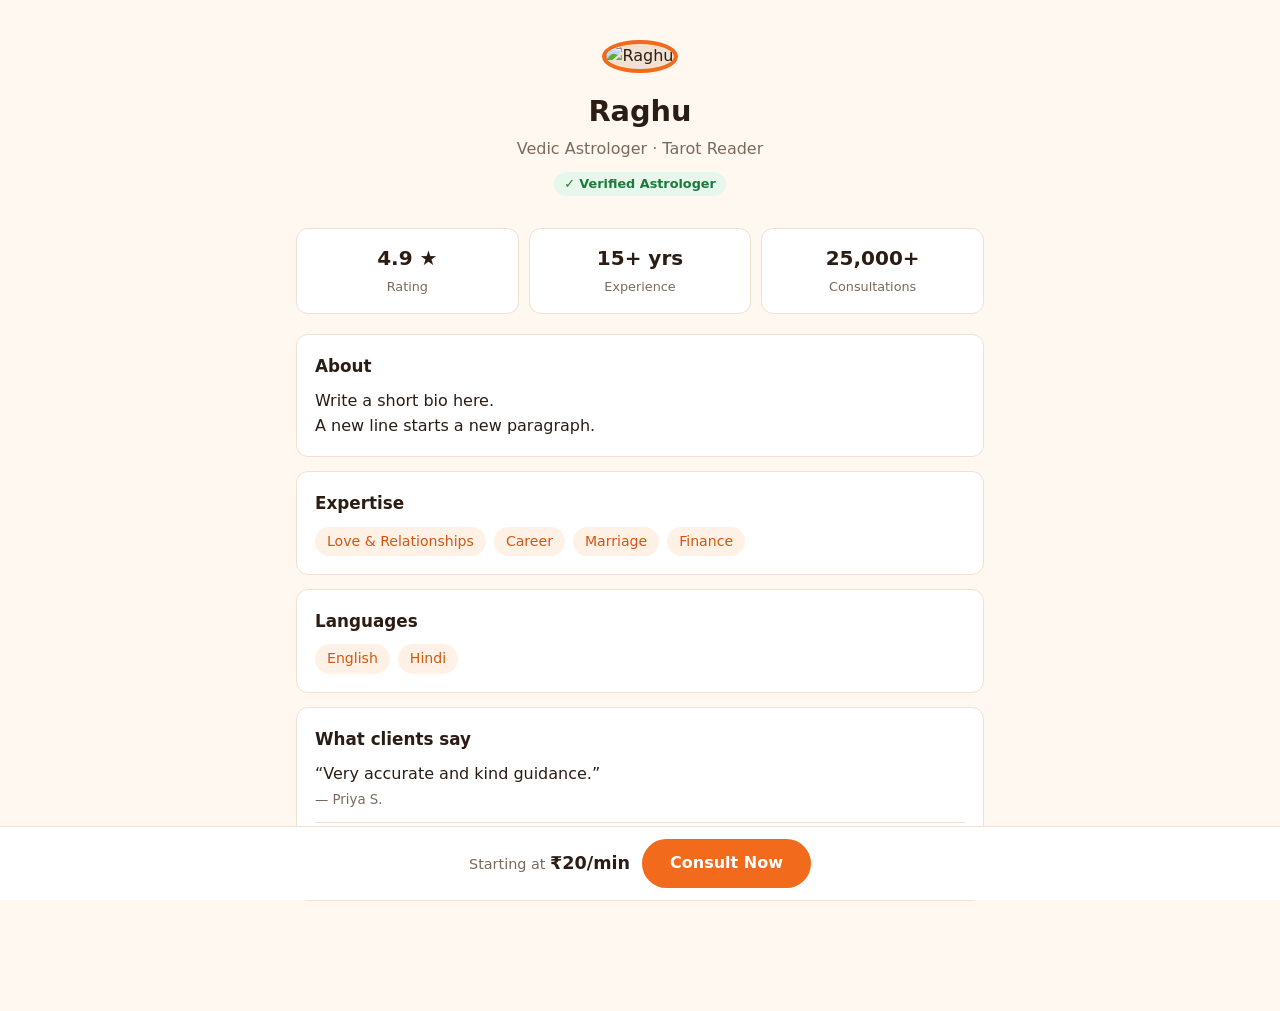
==== raghu/index.html @ 9ca8ad3a "Add astrologer landing pages Co-Authored-By: Claude Sonnet 5.5 <noreply@anthropic.com>" ====
<!doctype html>
<html lang="en">
<head>
<meta charset="utf-8">
<meta name="viewport" content="width=device-width,initial-scale=1">

<!-- ============ EDIT THIS BLOCK FOR EACH ASTROLOGER ============ -->
<title>Raghu – Vedic Astrologer | Consult Now</title>
<meta name="description" content="Consult Raghu, a Vedic astrologer with 15+ years of experience.">
<meta property="og:title" content="Raghu – Vedic Astrologer">
<meta property="og:description" content="Consult Raghu, a Vedic astrologer with 15+ years of experience.">
<meta property="og:image" content="https://example.com/photo.jpg">
<script>
window.ASTROLOGER = {
  name: "Raghu",
  title: "Vedic Astrologer · Tarot Reader",
  photo: "https://example.com/photo.jpg",   // full URL, or "photo.jpg" if uploaded in this same folder
  verified: true,
  rating: "4.9",
  experienceYears: 15,
  consultations: "25,000+",
  price: "₹20/min",
  about: "Write a short bio here.\nA new line starts a new paragraph.",
  expertise: ["Love & Relationships", "Career", "Marriage", "Finance"],
  languages: ["English", "Hindi"],
  reviews: [
    { name: "Priya S.", text: "Very accurate and kind guidance." },
    { name: "Rahul M.", text: "Helped me make a big career decision." }
  ],
  ctaText: "Consult Now",
  ctaLink: "https://astrotalk.com/"
};
</script>
<!-- ============ DO NOT EDIT BELOW THIS LINE ============ -->

<link rel="stylesheet" href="../assets/style.css">
</head>
<body>
<div id="app"></div>
<script src="../assets/page.js"></script>
</body>
</html>
---- assets/style.css ----
:root{--bg:#fff8f0;--card:#fff;--ink:#2b1d14;--muted:#7a6a5d;--brand:#f26a1b;--brand-d:#d4560f;--line:#f0e1d2}
*{box-sizing:border-box}
body{margin:0;font-family:system-ui,-apple-system,"Segoe UI",Roboto,sans-serif;background:var(--bg);color:var(--ink);line-height:1.55}
.wrap{max-width:720px;margin:0 auto;padding:0 16px 96px}
.hero{text-align:center;padding:40px 0 24px}
.avatar{width:132px;height:132px;border-radius:50%;object-fit:cover;border:4px solid var(--brand);background:var(--line)}
h1{margin:16px 0 4px;font-size:1.8rem}
.title{color:var(--muted);margin:0}
.verified{display:inline-block;margin-top:10px;padding:2px 10px;border-radius:99px;background:#e8f7ec;color:#1c7a3a;font-size:.8rem;font-weight:600}
.stats{display:grid;grid-template-columns:repeat(3,1fr);gap:10px;margin:8px 0 20px}
.stat{background:var(--card);border:1px solid var(--line);border-radius:12px;padding:14px 8px;text-align:center}
.stat b{display:block;font-size:1.25rem}
.stat span{font-size:.8rem;color:var(--muted)}
.card{background:var(--card);border:1px solid var(--line);border-radius:12px;padding:18px;margin-bottom:14px}
.card h2{margin:0 0 10px;font-size:1.05rem}
.card p{margin:0;white-space:pre-line}
.chips{display:flex;flex-wrap:wrap;gap:8px}
.chip{background:#fff1e6;color:var(--brand-d);border-radius:99px;padding:4px 12px;font-size:.88rem}
.review{border-top:1px solid var(--line);padding-top:10px;margin-top:10px}
.review:first-of-type{border:0;padding-top:0;margin-top:0}
.review small{color:var(--muted)}
.cta{position:fixed;left:0;right:0;bottom:0;background:var(--card);border-top:1px solid var(--line);padding:12px 16px;display:flex;gap:12px;align-items:center;justify-content:center}
.cta .price{font-size:.9rem;color:var(--muted)}
.cta .price b{color:var(--ink);font-size:1.1rem}
.btn{display:inline-block;background:var(--brand);color:#fff;text-decoration:none;font-weight:700;padding:12px 28px;border-radius:99px}
.btn:hover{background:var(--brand-d)}
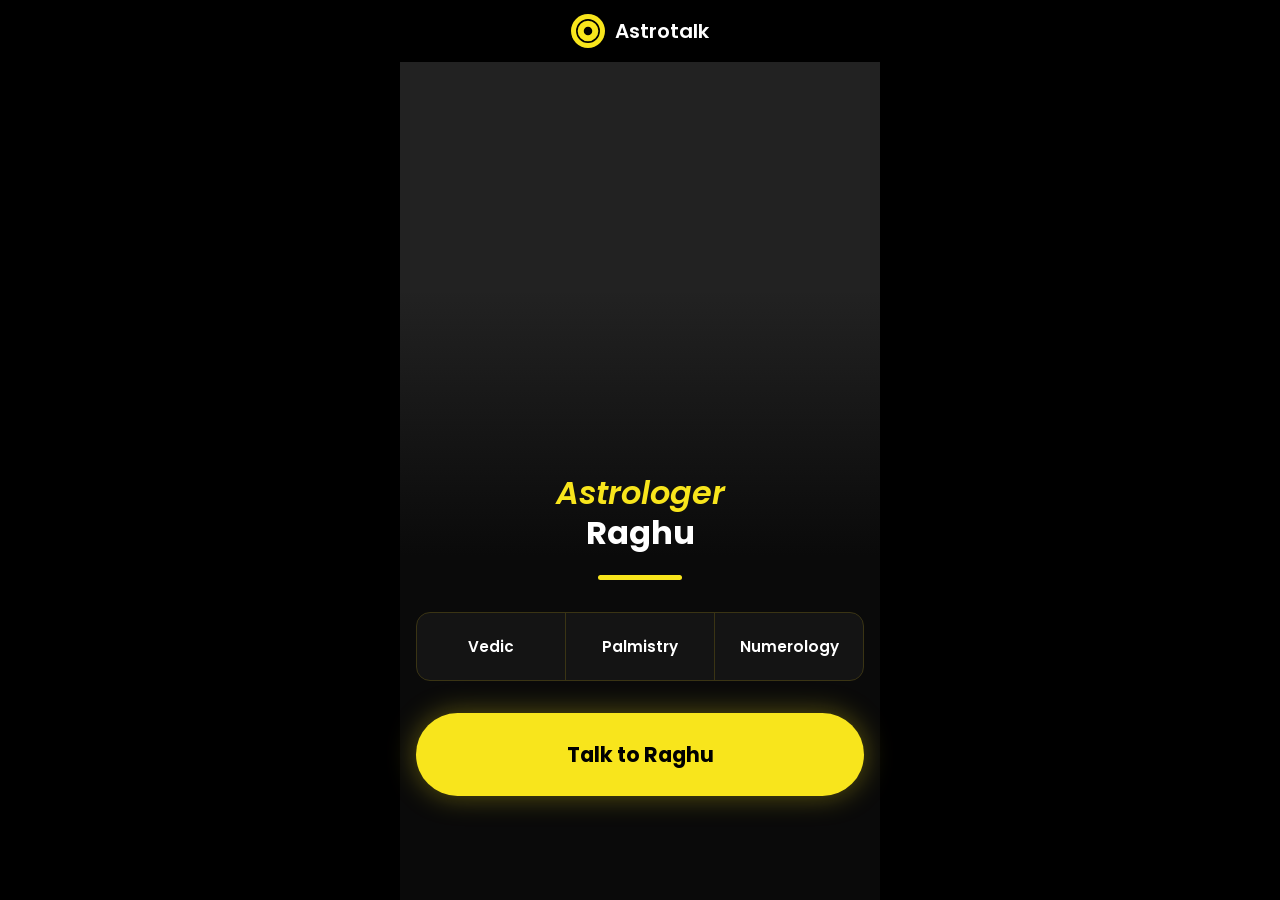
==== commit bc23ceff: "Redesign pages to match Astrotalk mobile landing layout Co-Authored-By: Claude Sonnet 5.5 <noreply@a" ====
--- a/raghu/index.html
+++ b/raghu/index.html
@@ -5,34 +5,23 @@
 <meta name="viewport" content="width=device-width,initial-scale=1">
 
 <!-- ============ EDIT THIS BLOCK FOR EACH ASTROLOGER ============ -->
-<title>Raghu – Vedic Astrologer | Consult Now</title>
-<meta name="description" content="Consult Raghu, a Vedic astrologer with 15+ years of experience.">
-<meta property="og:title" content="Raghu – Vedic Astrologer">
-<meta property="og:description" content="Consult Raghu, a Vedic astrologer with 15+ years of experience.">
+<title>Talk to Raghu – Astrologer | Astrotalk</title>
+<meta name="description" content="Talk to Astrologer Raghu on Astrotalk.">
+<meta property="og:title" content="Talk to Astrologer Raghu">
 <meta property="og:image" content="https://example.com/photo.jpg">
 <script>
 window.ASTROLOGER = {
   name: "Raghu",
-  title: "Vedic Astrologer · Tarot Reader",
-  photo: "https://example.com/photo.jpg",   // full URL, or "photo.jpg" if uploaded in this same folder
-  verified: true,
-  rating: "4.9",
-  experienceYears: 15,
-  consultations: "25,000+",
-  price: "₹20/min",
-  about: "Write a short bio here.\nA new line starts a new paragraph.",
-  expertise: ["Love & Relationships", "Career", "Marriage", "Finance"],
-  languages: ["English", "Hindi"],
-  reviews: [
-    { name: "Priya S.", text: "Very accurate and kind guidance." },
-    { name: "Rahul M.", text: "Helped me make a big career decision." }
-  ],
-  ctaText: "Consult Now",
+  photo: "https://example.com/photo.jpg",   // full URL, or "photo.jpg" if uploaded into this same folder
+  skills: ["Vedic", "Palmistry", "Numerology"],
   ctaLink: "https://astrotalk.com/"
+  // optional: role: "Astrologer", ctaText: "Talk to Raghu"
 };
 </script>
 <!-- ============ DO NOT EDIT BELOW THIS LINE ============ -->
 
+<link rel="preconnect" href="https://fonts.googleapis.com">
+<link href="https://fonts.googleapis.com/css2?family=Poppins:ital,wght@0,400;0,600;0,700;1,600&display=swap" rel="stylesheet">
 <link rel="stylesheet" href="../assets/style.css">
 </head>
 <body>
--- a/assets/style.css
+++ b/assets/style.css
@@ -1,26 +1,17 @@
-:root{--bg:#fff8f0;--card:#fff;--ink:#2b1d14;--muted:#7a6a5d;--brand:#f26a1b;--brand-d:#d4560f;--line:#f0e1d2}
+:root{--yellow:#f8e51c;--bg:#000;--card:#141414;--line:#3a3414}
 *{box-sizing:border-box}
-body{margin:0;font-family:system-ui,-apple-system,"Segoe UI",Roboto,sans-serif;background:var(--bg);color:var(--ink);line-height:1.55}
-.wrap{max-width:720px;margin:0 auto;padding:0 16px 96px}
-.hero{text-align:center;padding:40px 0 24px}
-.avatar{width:132px;height:132px;border-radius:50%;object-fit:cover;border:4px solid var(--brand);background:var(--line)}
-h1{margin:16px 0 4px;font-size:1.8rem}
-.title{color:var(--muted);margin:0}
-.verified{display:inline-block;margin-top:10px;padding:2px 10px;border-radius:99px;background:#e8f7ec;color:#1c7a3a;font-size:.8rem;font-weight:600}
-.stats{display:grid;grid-template-columns:repeat(3,1fr);gap:10px;margin:8px 0 20px}
-.stat{background:var(--card);border:1px solid var(--line);border-radius:12px;padding:14px 8px;text-align:center}
-.stat b{display:block;font-size:1.25rem}
-.stat span{font-size:.8rem;color:var(--muted)}
-.card{background:var(--card);border:1px solid var(--line);border-radius:12px;padding:18px;margin-bottom:14px}
-.card h2{margin:0 0 10px;font-size:1.05rem}
-.card p{margin:0;white-space:pre-line}
-.chips{display:flex;flex-wrap:wrap;gap:8px}
-.chip{background:#fff1e6;color:var(--brand-d);border-radius:99px;padding:4px 12px;font-size:.88rem}
-.review{border-top:1px solid var(--line);padding-top:10px;margin-top:10px}
-.review:first-of-type{border:0;padding-top:0;margin-top:0}
-.review small{color:var(--muted)}
-.cta{position:fixed;left:0;right:0;bottom:0;background:var(--card);border-top:1px solid var(--line);padding:12px 16px;display:flex;gap:12px;align-items:center;justify-content:center}
-.cta .price{font-size:.9rem;color:var(--muted)}
-.cta .price b{color:var(--ink);font-size:1.1rem}
-.btn{display:inline-block;background:var(--brand);color:#fff;text-decoration:none;font-weight:700;padding:12px 28px;border-radius:99px}
-.btn:hover{background:var(--brand-d)}
+html,body{margin:0;background:var(--bg);color:#fff;font-family:"Poppins",system-ui,sans-serif}
+.page{max-width:480px;margin:0 auto;min-height:100vh;display:flex;flex-direction:column;background:#0a0a0a}
+.top{background:#000;display:flex;align-items:center;justify-content:center;gap:10px;padding:14px 0}
+.top img{height:34px;width:34px}
+.top span{font-size:1.25rem;font-weight:600}
+.hero{position:relative;aspect-ratio:1/1.05;background:#222 center top/cover no-repeat}
+.hero::after{content:"";position:absolute;inset:0;background:linear-gradient(to bottom,rgba(10,10,10,0) 45%,#0a0a0a 98%)}
+.name{position:relative;z-index:1;text-align:center;margin-top:-92px;padding:0 16px}
+.name .role{display:block;color:var(--yellow);font-style:italic;font-weight:600;font-size:2rem;line-height:1.2}
+.name h1{margin:2px 0 0;font-size:2rem;font-weight:700;line-height:1.2}
+.bar{width:84px;height:5px;border-radius:3px;background:var(--yellow);margin:22px auto 0}
+.skills{display:flex;margin:32px 16px 0;border:1px solid var(--line);border-radius:14px;background:var(--card);overflow:hidden}
+.skills div{flex:1;text-align:center;padding:22px 6px;font-weight:600;font-size:.95rem;border-left:1px solid var(--line)}
+.skills div:first-child{border-left:0}
+.cta{display:block;margin:32px 16px 40px;padding:26px 12px;text-align:center;background:var(--yellow);color:#000;text-decoration:none;font-weight:700;font-size:1.3rem;border-radius:99px;box-shadow:0 0 28px rgba(248,229,28,.35)}
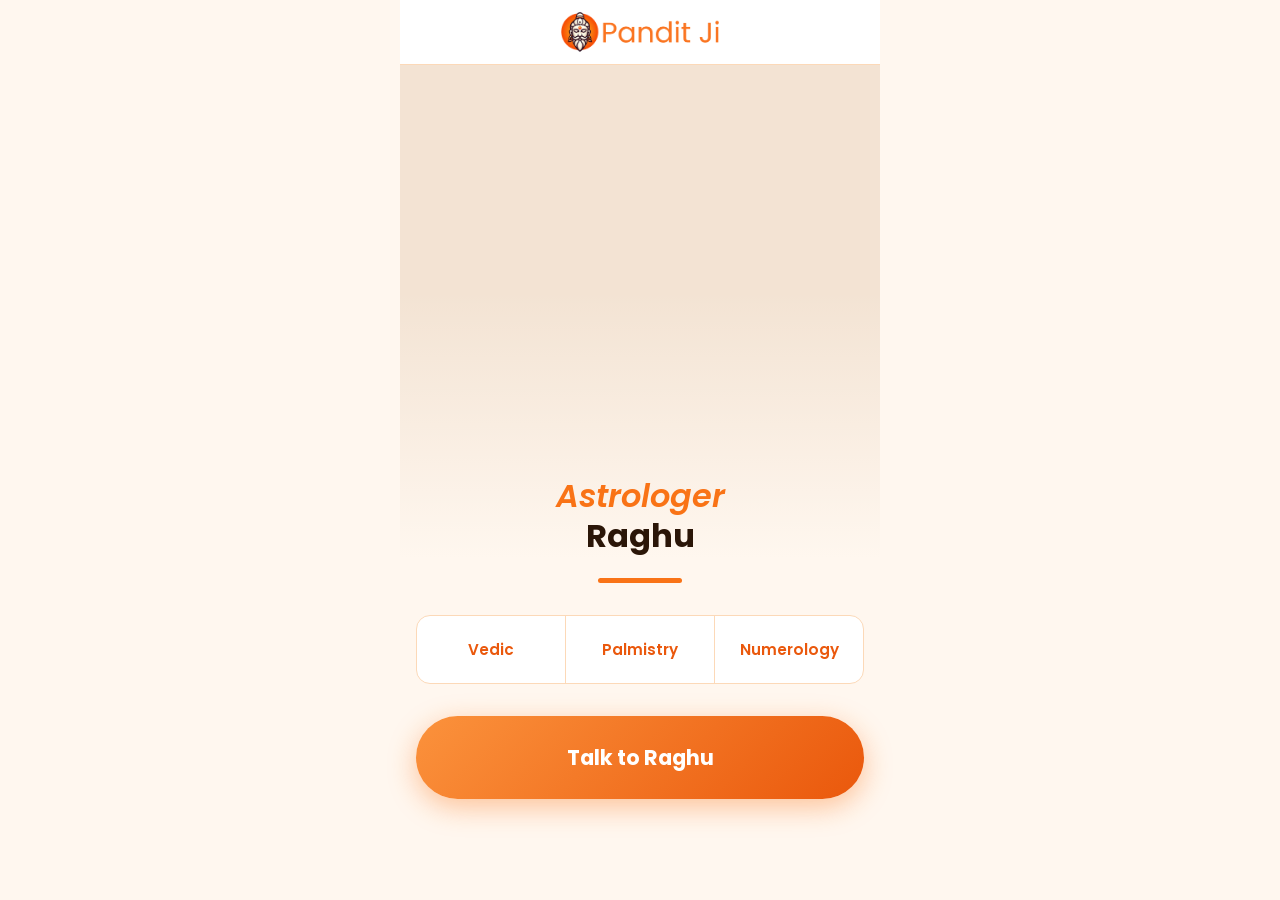
==== commit 3a369d8d: "Use Pandit Ji logo and orange theme Co-Authored-By: Claude Sonnet 5.5 <noreply@anthropic.com>" ====
--- a/raghu/index.html
+++ b/raghu/index.html
@@ -5,8 +5,8 @@
 <meta name="viewport" content="width=device-width,initial-scale=1">
 
 <!-- ============ EDIT THIS BLOCK FOR EACH ASTROLOGER ============ -->
-<title>Talk to Raghu – Astrologer | Astrotalk</title>
-<meta name="description" content="Talk to Astrologer Raghu on Astrotalk.">
+<title>Talk to Raghu – Astrologer</title>
+<meta name="description" content="Talk to Astrologer Raghu.">
 <meta property="og:title" content="Talk to Astrologer Raghu">
 <meta property="og:image" content="https://example.com/photo.jpg">
 <script>
--- a/assets/style.css
+++ b/assets/style.css
@@ -1,17 +1,16 @@
-:root{--yellow:#f8e51c;--bg:#000;--card:#141414;--line:#3a3414}
+:root{--orange:#f97316;--orange-d:#ea580c;--bg:#fff7ef;--ink:#2b1608;--card:#fff;--line:#fcd9b8}
 *{box-sizing:border-box}
-html,body{margin:0;background:var(--bg);color:#fff;font-family:"Poppins",system-ui,sans-serif}
-.page{max-width:480px;margin:0 auto;min-height:100vh;display:flex;flex-direction:column;background:#0a0a0a}
-.top{background:#000;display:flex;align-items:center;justify-content:center;gap:10px;padding:14px 0}
-.top img{height:34px;width:34px}
-.top span{font-size:1.25rem;font-weight:600}
-.hero{position:relative;aspect-ratio:1/1.05;background:#222 center top/cover no-repeat}
-.hero::after{content:"";position:absolute;inset:0;background:linear-gradient(to bottom,rgba(10,10,10,0) 45%,#0a0a0a 98%)}
+html,body{margin:0;background:var(--bg);color:var(--ink);font-family:"Poppins",system-ui,sans-serif}
+.page{max-width:480px;margin:0 auto;min-height:100vh;display:flex;flex-direction:column;background:var(--bg)}
+.top{background:#fff;display:flex;align-items:center;justify-content:center;padding:4px 0;border-bottom:1px solid var(--line)}
+.top img{height:56px;width:auto;display:block}
+.hero{position:relative;aspect-ratio:1/1.05;background:#f3e3d3 center top/cover no-repeat}
+.hero::after{content:"";position:absolute;inset:0;background:linear-gradient(to bottom,rgba(255,247,239,0) 45%,var(--bg) 98%)}
 .name{position:relative;z-index:1;text-align:center;margin-top:-92px;padding:0 16px}
-.name .role{display:block;color:var(--yellow);font-style:italic;font-weight:600;font-size:2rem;line-height:1.2}
+.name .role{display:block;color:var(--orange);font-style:italic;font-weight:600;font-size:2rem;line-height:1.2}
 .name h1{margin:2px 0 0;font-size:2rem;font-weight:700;line-height:1.2}
-.bar{width:84px;height:5px;border-radius:3px;background:var(--yellow);margin:22px auto 0}
+.bar{width:84px;height:5px;border-radius:3px;background:var(--orange);margin:22px auto 0}
 .skills{display:flex;margin:32px 16px 0;border:1px solid var(--line);border-radius:14px;background:var(--card);overflow:hidden}
-.skills div{flex:1;text-align:center;padding:22px 6px;font-weight:600;font-size:.95rem;border-left:1px solid var(--line)}
+.skills div{flex:1;text-align:center;padding:22px 6px;font-weight:600;font-size:.95rem;color:var(--orange-d);border-left:1px solid var(--line)}
 .skills div:first-child{border-left:0}
-.cta{display:block;margin:32px 16px 40px;padding:26px 12px;text-align:center;background:var(--yellow);color:#000;text-decoration:none;font-weight:700;font-size:1.3rem;border-radius:99px;box-shadow:0 0 28px rgba(248,229,28,.35)}
+.cta{display:block;margin:32px 16px 40px;padding:26px 12px;text-align:center;background:linear-gradient(135deg,#fb923c,var(--orange-d));color:#fff;text-decoration:none;font-weight:700;font-size:1.3rem;border-radius:99px;box-shadow:0 8px 28px rgba(249,115,22,.4)}
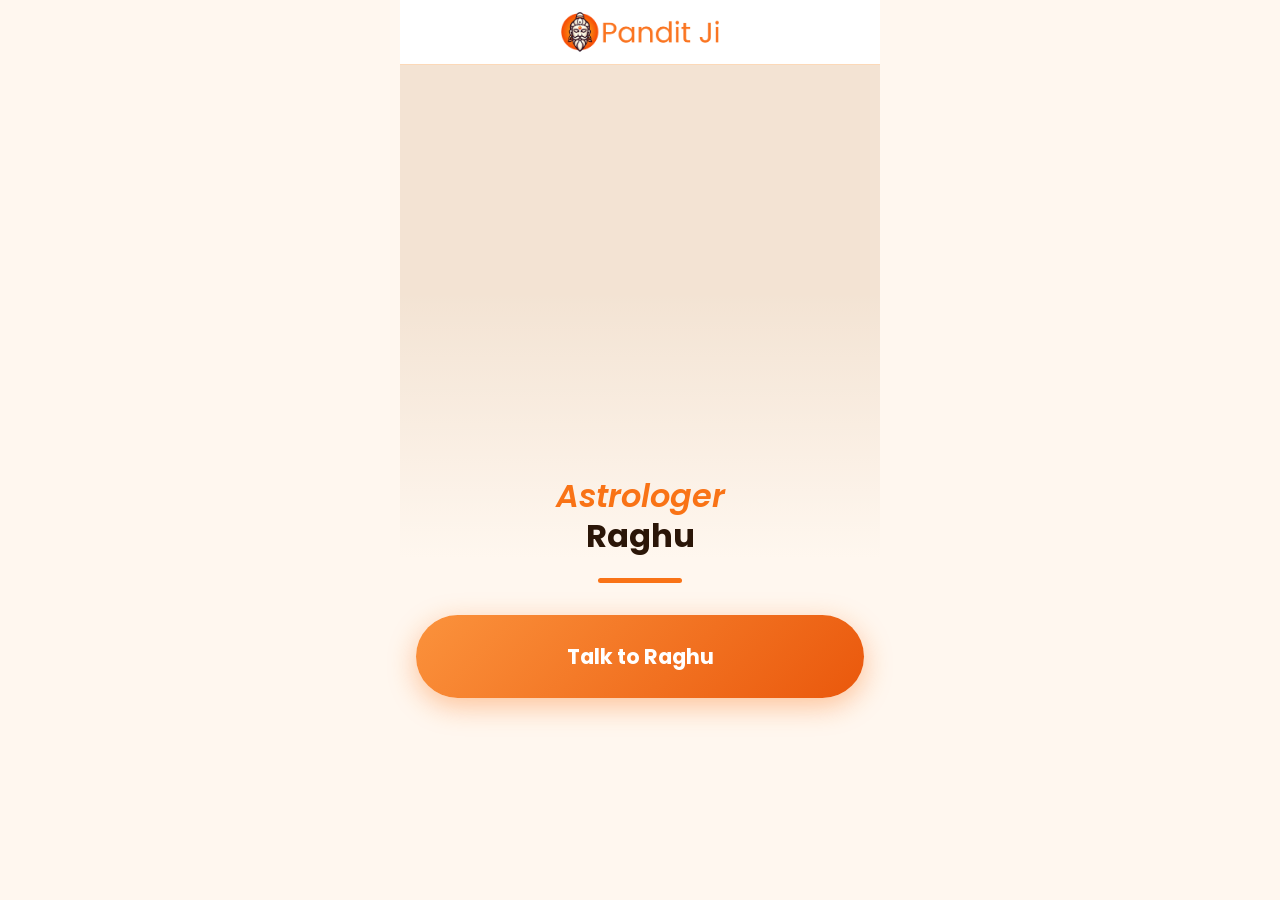
==== commit 6843b4ef: "Remove skills section Co-Authored-By: Claude Sonnet 5.5 <noreply@anthropic.com>" ====
--- a/raghu/index.html
+++ b/raghu/index.html
@@ -13,7 +13,6 @@
 window.ASTROLOGER = {
   name: "Raghu",
   photo: "https://example.com/photo.jpg",   // full URL, or "photo.jpg" if uploaded into this same folder
-  skills: ["Vedic", "Palmistry", "Numerology"],
   ctaLink: "https://astrotalk.com/"
   // optional: role: "Astrologer", ctaText: "Talk to Raghu"
 };
--- a/assets/style.css
+++ b/assets/style.css
@@ -10,7 +10,4 @@
 .name .role{display:block;color:var(--orange);font-style:italic;font-weight:600;font-size:2rem;line-height:1.2}
 .name h1{margin:2px 0 0;font-size:2rem;font-weight:700;line-height:1.2}
 .bar{width:84px;height:5px;border-radius:3px;background:var(--orange);margin:22px auto 0}
-.skills{display:flex;margin:32px 16px 0;border:1px solid var(--line);border-radius:14px;background:var(--card);overflow:hidden}
-.skills div{flex:1;text-align:center;padding:22px 6px;font-weight:600;font-size:.95rem;color:var(--orange-d);border-left:1px solid var(--line)}
-.skills div:first-child{border-left:0}
 .cta{display:block;margin:32px 16px 40px;padding:26px 12px;text-align:center;background:linear-gradient(135deg,#fb923c,var(--orange-d));color:#fff;text-decoration:none;font-weight:700;font-size:1.3rem;border-radius:99px;box-shadow:0 8px 28px rgba(249,115,22,.4)}
